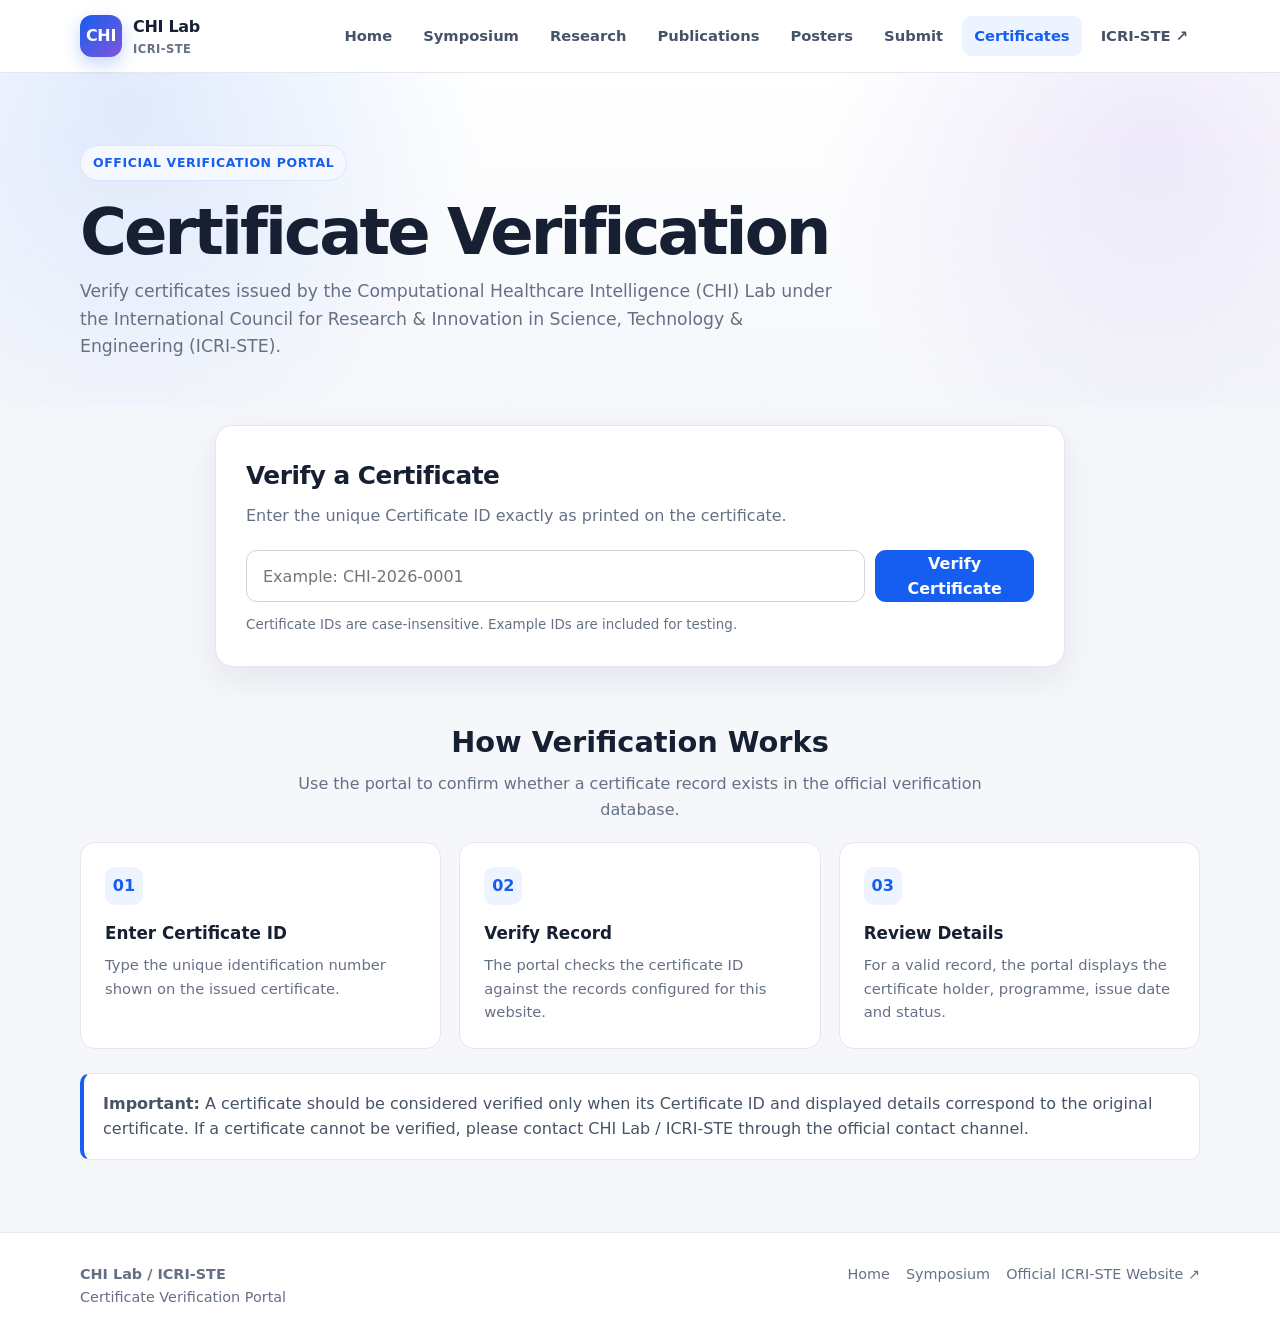
==== certificates.html @ e7197950 "Add files via upload" ====
<!DOCTYPE html>
<html lang="en">
<head>
  <meta charset="UTF-8">
  <meta name="viewport" content="width=device-width, initial-scale=1.0">
  <meta name="description" content="Certificate Verification Portal | CHI Lab | ICRI-STE">
  <title>Certificate Verification | CHI Lab / ICRI-STE</title>

  <style>
    :root{
      --bg:#f5f7fb;
      --surface:#ffffff;
      --text:#172033;
      --muted:#667085;
      --primary:#155eef;
      --primary-dark:#0b4bc4;
      --border:#e4e7ec;
      --success:#087443;
      --success-bg:#ecfdf3;
      --danger:#b42318;
      --danger-bg:#fef3f2;
      --shadow:0 12px 35px rgba(16,24,40,.08);
      --radius:18px;
    }

    *{box-sizing:border-box}
    html{scroll-behavior:smooth}
    body{
      margin:0;
      font-family:Inter,ui-sans-serif,system-ui,-apple-system,"Segoe UI",Roboto,Arial,sans-serif;
      background:var(--bg);
      color:var(--text);
      line-height:1.6;
    }

    a{color:inherit;text-decoration:none}
    .container{width:min(1120px,92%);margin:auto}

    .site-header{
      position:sticky;
      top:0;
      z-index:20;
      background:rgba(255,255,255,.94);
      backdrop-filter:blur(10px);
      border-bottom:1px solid var(--border);
    }

    .nav-wrap{
      min-height:72px;
      display:flex;
      align-items:center;
      justify-content:space-between;
      gap:24px;
    }

    .brand{
      display:flex;
      align-items:center;
      gap:11px;
      font-weight:800;
      letter-spacing:-.02em;
    }

    .brand-mark{
      width:42px;height:42px;
      border-radius:12px;
      display:grid;place-items:center;
      color:#fff;
      font-weight:900;
      background:linear-gradient(135deg,#155eef,#7f56d9);
      box-shadow:0 7px 18px rgba(21,94,239,.25);
    }

    .brand-text small{
      display:block;
      color:var(--muted);
      font-size:.72rem;
      font-weight:600;
      letter-spacing:.04em;
      text-transform:uppercase;
    }

    .nav{
      display:flex;
      flex-wrap:wrap;
      align-items:center;
      gap:7px;
    }

    .nav a{
      padding:8px 12px;
      border-radius:9px;
      color:#475467;
      font-size:.92rem;
      font-weight:650;
    }

    .nav a:hover,.nav a.active{
      background:#eef4ff;
      color:var(--primary);
    }

    .hero{
      padding:72px 0 46px;
      background:
        radial-gradient(circle at 10% 10%,rgba(21,94,239,.13),transparent 30%),
        radial-gradient(circle at 90% 20%,rgba(127,86,217,.12),transparent 28%),
        linear-gradient(180deg,#fff 0%,#f5f7fb 100%);
    }

    .eyebrow{
      display:inline-flex;
      align-items:center;
      gap:8px;
      padding:7px 12px;
      border:1px solid #dbe5ff;
      border-radius:999px;
      color:var(--primary);
      background:#f5f8ff;
      font-size:.78rem;
      font-weight:800;
      letter-spacing:.05em;
      text-transform:uppercase;
    }

    h1{
      max-width:800px;
      margin:18px 0 12px;
      font-size:clamp(2.2rem,5vw,4rem);
      line-height:1.05;
      letter-spacing:-.045em;
    }

    .hero p{
      max-width:760px;
      margin:0;
      color:var(--muted);
      font-size:1.08rem;
    }

    main{padding:28px 0 72px}

    .verification-card{
      max-width:850px;
      margin:-10px auto 34px;
      background:var(--surface);
      border:1px solid var(--border);
      border-radius:var(--radius);
      box-shadow:var(--shadow);
      padding:30px;
    }

    .verification-card h2{
      margin:0 0 7px;
      font-size:1.55rem;
      letter-spacing:-.02em;
    }

    .verification-card .intro{
      color:var(--muted);
      margin:0 0 22px;
    }

    .search-row{
      display:flex;
      gap:10px;
    }

    input{
      width:100%;
      min-height:52px;
      border:1px solid #d0d5dd;
      border-radius:11px;
      padding:0 16px;
      font:inherit;
      color:var(--text);
      outline:none;
      transition:.2s;
    }

    input:focus{
      border-color:var(--primary);
      box-shadow:0 0 0 4px rgba(21,94,239,.10);
    }

    button{
      min-width:150px;
      border:0;
      border-radius:11px;
      padding:0 20px;
      background:var(--primary);
      color:white;
      font:inherit;
      font-weight:800;
      cursor:pointer;
    }

    button:hover{background:var(--primary-dark)}

    .hint{
      margin:12px 0 0;
      color:var(--muted);
      font-size:.84rem;
    }

    .result{
      display:none;
      margin-top:22px;
      padding:20px;
      border-radius:14px;
      border:1px solid var(--border);
    }

    .result.valid{
      display:block;
      background:var(--success-bg);
      border-color:#abefc6;
    }

    .result.invalid{
      display:block;
      background:var(--danger-bg);
      border-color:#fecdca;
    }

    .status{
      display:flex;
      align-items:center;
      gap:10px;
      margin-bottom:14px;
      font-weight:900;
    }

    .status-badge{
      padding:5px 9px;
      border-radius:999px;
      font-size:.76rem;
      letter-spacing:.04em;
      text-transform:uppercase;
    }

    .valid .status-badge{background:#d1fadf;color:var(--success)}
    .invalid .status-badge{background:#fee4e2;color:var(--danger)}

    .details{
      display:grid;
      grid-template-columns:repeat(2,minmax(0,1fr));
      gap:12px;
    }

    .detail{
      background:rgba(255,255,255,.72);
      border:1px solid rgba(0,0,0,.06);
      border-radius:11px;
      padding:12px 14px;
    }

    .detail span{
      display:block;
      color:var(--muted);
      font-size:.76rem;
      margin-bottom:2px;
    }

    .detail strong{font-size:.95rem}

    .section-title{
      margin:52px 0 20px;
      text-align:center;
    }

    .section-title h2{
      margin:0 0 6px;
      font-size:1.8rem;
    }

    .section-title p{
      margin:0 auto;
      max-width:700px;
      color:var(--muted);
    }

    .steps{
      display:grid;
      grid-template-columns:repeat(3,1fr);
      gap:18px;
    }

    .step{
      background:#fff;
      border:1px solid var(--border);
      border-radius:15px;
      padding:24px;
    }

    .number{
      width:38px;height:38px;
      display:grid;place-items:center;
      border-radius:10px;
      background:#eef4ff;
      color:var(--primary);
      font-weight:900;
      margin-bottom:15px;
    }

    .step h3{margin:0 0 6px;font-size:1.05rem}
    .step p{margin:0;color:var(--muted);font-size:.92rem}

    .notice{
      margin-top:24px;
      padding:17px 19px;
      border-left:4px solid var(--primary);
      background:#fff;
      border-radius:10px;
      color:#475467;
      border-top:1px solid var(--border);
      border-right:1px solid var(--border);
      border-bottom:1px solid var(--border);
    }

    footer{
      border-top:1px solid var(--border);
      background:#fff;
      padding:30px 0;
      color:var(--muted);
      font-size:.9rem;
    }

    .footer-inner{
      display:flex;
      justify-content:space-between;
      gap:20px;
      flex-wrap:wrap;
    }

    .footer-links{display:flex;gap:16px;flex-wrap:wrap}
    .footer-links a:hover{color:var(--primary)}

    @media(max-width:760px){
      .nav{display:none}
      .search-row{flex-direction:column}
      button{min-height:50px}
      .details,.steps{grid-template-columns:1fr}
      .hero{padding-top:50px}
      .verification-card{padding:22px}
    }
  </style>
</head>

<body>

<header class="site-header">
  <div class="container nav-wrap">
    <a class="brand" href="index.html" aria-label="CHI Lab home">
      <div class="brand-mark">CHI</div>
      <div class="brand-text">
        CHI Lab
        <small>ICRI-STE</small>
      </div>
    </a>

    <nav class="nav" aria-label="Main navigation">
      <a href="index.html">Home</a>
      <a href="symposium.html">Symposium</a>
      <a href="research.html">Research</a>
      <a href="publications.html">Publications</a>
      <a href="posters.html">Posters</a>
      <a href="submit.html">Submit</a>
      <a href="certificates.html" class="active">Certificates</a>
      <a href="https://icriste.com/" target="_blank" rel="noopener">ICRI-STE ↗</a>
    </nav>
  </div>
</header>

<section class="hero">
  <div class="container">
    <span class="eyebrow">Official Verification Portal</span>
    <h1>Certificate Verification</h1>
    <p>
      Verify certificates issued by the Computational Healthcare Intelligence (CHI) Lab
      under the International Council for Research &amp; Innovation in Science, Technology &amp; Engineering (ICRI-STE).
    </p>
  </div>
</section>

<main>
  <div class="container">

    <section class="verification-card" aria-labelledby="verify-heading">
      <h2 id="verify-heading">Verify a Certificate</h2>
      <p class="intro">
        Enter the unique Certificate ID exactly as printed on the certificate.
      </p>

      <form id="verificationForm">
        <div class="search-row">
          <input
            id="certificateId"
            name="certificateId"
            type="text"
            placeholder="Example: CHI-2026-0001"
            autocomplete="off"
            spellcheck="false"
            required
            aria-label="Certificate ID"
          >
          <button type="submit">Verify Certificate</button>
        </div>
      </form>

      <p class="hint">Certificate IDs are case-insensitive. Example IDs are included for testing.</p>

      <div id="result" class="result" role="status" aria-live="polite"></div>
    </section>

    <section>
      <div class="section-title">
        <h2>How Verification Works</h2>
        <p>Use the portal to confirm whether a certificate record exists in the official verification database.</p>
      </div>

      <div class="steps">
        <article class="step">
          <div class="number">01</div>
          <h3>Enter Certificate ID</h3>
          <p>Type the unique identification number shown on the issued certificate.</p>
        </article>

        <article class="step">
          <div class="number">02</div>
          <h3>Verify Record</h3>
          <p>The portal checks the certificate ID against the records configured for this website.</p>
        </article>

        <article class="step">
          <div class="number">03</div>
          <h3>Review Details</h3>
          <p>For a valid record, the portal displays the certificate holder, programme, issue date and status.</p>
        </article>
      </div>

      <div class="notice">
        <strong>Important:</strong> A certificate should be considered verified only when its Certificate ID
        and displayed details correspond to the original certificate. If a certificate cannot be verified,
        please contact CHI Lab / ICRI-STE through the official contact channel.
      </div>
    </section>

  </div>
</main>

<footer>
  <div class="container footer-inner">
    <div>
      <strong>CHI Lab / ICRI-STE</strong><br>
      Certificate Verification Portal
    </div>
    <div class="footer-links">
      <a href="index.html">Home</a>
      <a href="symposium.html">Symposium</a>
      <a href="https://icriste.com/" target="_blank" rel="noopener">Official ICRI-STE Website ↗</a>
    </div>
  </div>
</footer>

<script>
  /*
    DEMO CERTIFICATE DATABASE
    ------------------------------------------------------------
    Replace these example records with your real certificate data.

    IMPORTANT:
    This client-side version is suitable for a small public demo.
    For certificates that require tamper-resistant verification,
    move the records to a server/API or a controlled database.
  */

  const certificates = {
    "CHI-2026-0001": {
      holder: "Example Researcher",
      certificate: "Certificate of Participation",
      programme: "1st Virtual International Symposium of CHI Lab Scientists & Early Career Researchers 2026",
      issueDate: "30 September 2026",
      status: "Valid"
    },

    "CHI-2026-0002": {
      holder: "Example Early Career Researcher",
      certificate: "Certificate of Presentation",
      programme: "CHI Lab Symposium 2026",
      issueDate: "30 September 2026",
      status: "Valid"
    }
  };

  const form = document.getElementById("verificationForm");
  const input = document.getElementById("certificateId");
  const result = document.getElementById("result");

  function escapeHTML(value) {
    return String(value)
      .replace(/&/g, "&amp;")
      .replace(/</g, "&lt;")
      .replace(/>/g, "&gt;")
      .replace(/"/g, "&quot;")
      .replace(/'/g, "&#039;");
  }

  function verifyCertificate(id) {
    const cleanId = id.trim().toUpperCase();
    const record = certificates[cleanId];

    if (!record) {
      result.className = "result invalid";
      result.innerHTML = `
        <div class="status">
          <span class="status-badge">Not Found</span>
          Certificate could not be verified
        </div>
        <p>
          No certificate record was found for
          <strong>${escapeHTML(cleanId || "the supplied ID")}</strong>.
          Please check the Certificate ID and try again.
        </p>
      `;
      return;
    }

    result.className = "result valid";
    result.innerHTML = `
      <div class="status">
        <span class="status-badge">Verified</span>
        Certificate record found
      </div>

      <div class="details">
        <div class="detail">
          <span>Certificate ID</span>
          <strong>${escapeHTML(cleanId)}</strong>
        </div>
        <div class="detail">
          <span>Status</span>
          <strong>${escapeHTML(record.status)}</strong>
        </div>
        <div class="detail">
          <span>Certificate Holder</span>
          <strong>${escapeHTML(record.holder)}</strong>
        </div>
        <div class="detail">
          <span>Certificate Type</span>
          <strong>${escapeHTML(record.certificate)}</strong>
        </div>
        <div class="detail">
          <span>Programme / Event</span>
          <strong>${escapeHTML(record.programme)}</strong>
        </div>
        <div class="detail">
          <span>Issue Date</span>
          <strong>${escapeHTML(record.issueDate)}</strong>
        </div>
      </div>
    `;
  }

  form.addEventListener("submit", function(event) {
    event.preventDefault();
    verifyCertificate(input.value);
  });

  // Optional: allow a certificate ID through a URL such as:
  // certificates.html?id=CHI-2026-0001
  const urlId = new URLSearchParams(window.location.search).get("id");
  if (urlId) {
    input.value = urlId;
    verifyCertificate(urlId);
  }
</script>

</body>
</html>
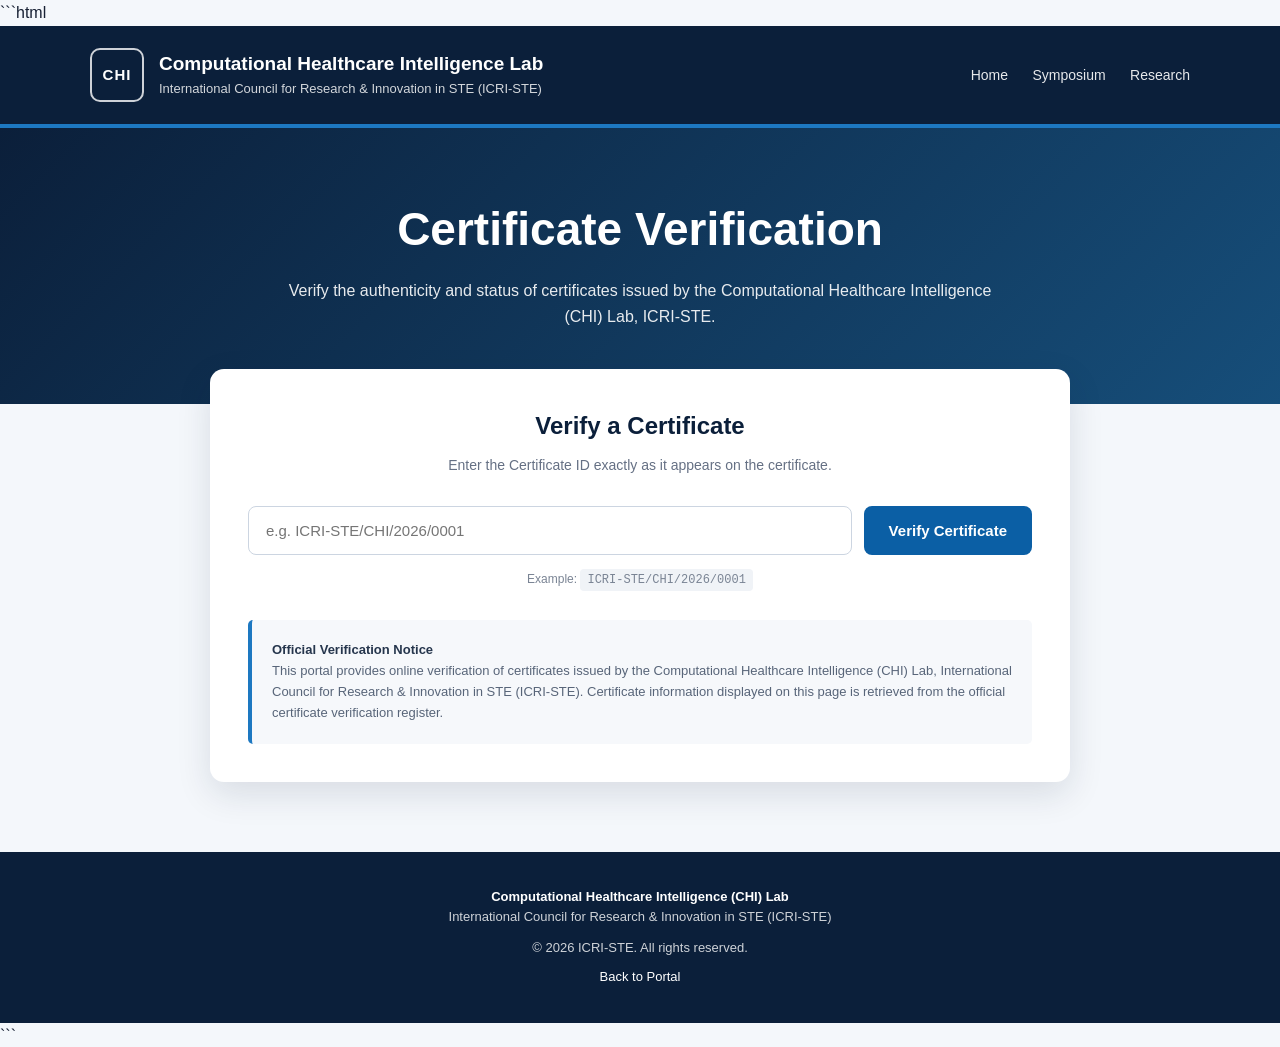
==== commit 17fc64ac: "Refactor certificate verification portal layout and styles Updated HTML structure and styles for the" ====
--- a/certificates.html
+++ b/certificates.html
@@ -1,580 +1,752 @@
+```html
 <!DOCTYPE html>
 <html lang="en">
 <head>
-  <meta charset="UTF-8">
-  <meta name="viewport" content="width=device-width, initial-scale=1.0">
-  <meta name="description" content="Certificate Verification Portal | CHI Lab | ICRI-STE">
-  <title>Certificate Verification | CHI Lab / ICRI-STE</title>
-
-  <style>
-    :root{
-      --bg:#f5f7fb;
-      --surface:#ffffff;
-      --text:#172033;
-      --muted:#667085;
-      --primary:#155eef;
-      --primary-dark:#0b4bc4;
-      --border:#e4e7ec;
-      --success:#087443;
-      --success-bg:#ecfdf3;
-      --danger:#b42318;
-      --danger-bg:#fef3f2;
-      --shadow:0 12px 35px rgba(16,24,40,.08);
-      --radius:18px;
+    <meta charset="UTF-8">
+    <meta name="viewport" content="width=device-width, initial-scale=1.0">
+
+    <title>Certificate Verification | ICRI-STE | CHI Lab</title>
+
+    <meta name="description"
+          content="Official online certificate verification portal of the Computational Healthcare Intelligence (CHI) Lab, ICRI-STE.">
+    <meta name="robots" content="index, follow">
+
+    <style>
+        * {
+            box-sizing: border-box;
+            margin: 0;
+            padding: 0;
+        }
+
+        body {
+            font-family: "Segoe UI", Arial, Helvetica, sans-serif;
+            background: #f4f7fb;
+            color: #172033;
+            line-height: 1.6;
+        }
+
+        /* ---------- Header ---------- */
+
+        header {
+            background: #0b1f3a;
+            color: white;
+            padding: 22px 20px;
+            border-bottom: 4px solid #1d78c1;
+        }
+
+        .header-container {
+            max-width: 1100px;
+            margin: auto;
+            display: flex;
+            align-items: center;
+            justify-content: space-between;
+            gap: 20px;
+        }
+
+        .brand {
+            display: flex;
+            align-items: center;
+            gap: 15px;
+        }
+
+        .brand-mark {
+            width: 54px;
+            height: 54px;
+            border: 2px solid rgba(255,255,255,0.8);
+            border-radius: 10px;
+            display: flex;
+            align-items: center;
+            justify-content: center;
+            font-size: 15px;
+            font-weight: 700;
+            letter-spacing: 1px;
+        }
+
+        .brand-title {
+            font-size: 19px;
+            font-weight: 700;
+        }
+
+        .brand-subtitle {
+            font-size: 13px;
+            opacity: 0.82;
+        }
+
+        nav a {
+            color: white;
+            text-decoration: none;
+            font-size: 14px;
+            margin-left: 20px;
+            opacity: 0.9;
+        }
+
+        nav a:hover {
+            opacity: 1;
+            text-decoration: underline;
+        }
+
+        /* ---------- Hero ---------- */
+
+        .hero {
+            background: linear-gradient(135deg, #0b1f3a, #164e7a);
+            color: white;
+            text-align: center;
+            padding: 65px 20px 75px;
+        }
+
+        .hero h1 {
+            font-size: clamp(30px, 5vw, 46px);
+            margin-bottom: 12px;
+            font-weight: 700;
+        }
+
+        .hero p {
+            max-width: 720px;
+            margin: auto;
+            font-size: 16px;
+            opacity: 0.9;
+        }
+
+        /* ---------- Main ---------- */
+
+        main {
+            max-width: 900px;
+            margin: -35px auto 70px;
+            padding: 0 20px;
+            position: relative;
+        }
+
+        .verification-card {
+            background: white;
+            border-radius: 14px;
+            box-shadow: 0 12px 35px rgba(15, 35, 60, 0.12);
+            padding: 38px;
+        }
+
+        .card-title {
+            text-align: center;
+            margin-bottom: 8px;
+            color: #0b1f3a;
+            font-size: 24px;
+        }
+
+        .card-description {
+            text-align: center;
+            color: #657084;
+            font-size: 14px;
+            margin-bottom: 30px;
+        }
+
+        /* ---------- Search ---------- */
+
+        .search-area {
+            display: flex;
+            gap: 12px;
+        }
+
+        .search-area input {
+            flex: 1;
+            min-width: 0;
+            padding: 15px 17px;
+            border: 1px solid #ccd5e1;
+            border-radius: 8px;
+            font-size: 15px;
+            outline: none;
+            transition: 0.2s;
+        }
+
+        .search-area input:focus {
+            border-color: #1d78c1;
+            box-shadow: 0 0 0 3px rgba(29,120,193,0.12);
+        }
+
+        .verify-button {
+            border: none;
+            border-radius: 8px;
+            padding: 0 25px;
+            background: #0b5fa5;
+            color: white;
+            font-size: 15px;
+            font-weight: 600;
+            cursor: pointer;
+            transition: 0.2s;
+        }
+
+        .verify-button:hover {
+            background: #084d87;
+        }
+
+        /* ---------- Example ---------- */
+
+        .example {
+            text-align: center;
+            margin-top: 15px;
+            font-size: 12px;
+            color: #7a8494;
+        }
+
+        .example code {
+            background: #f0f3f7;
+            padding: 4px 7px;
+            border-radius: 4px;
+        }
+
+        /* ---------- Results ---------- */
+
+        #result {
+            display: none;
+            margin-top: 32px;
+        }
+
+        .result-header {
+            padding: 18px 20px;
+            border-radius: 9px 9px 0 0;
+            display: flex;
+            align-items: center;
+            gap: 12px;
+            font-weight: 700;
+        }
+
+        .result-header.valid {
+            background: #eaf8f0;
+            color: #176b3a;
+            border: 1px solid #b9e4ca;
+        }
+
+        .result-header.invalid {
+            background: #fff0f0;
+            color: #a32929;
+            border: 1px solid #efc0c0;
+        }
+
+        .status-icon {
+            width: 32px;
+            height: 32px;
+            border-radius: 50%;
+            display: flex;
+            align-items: center;
+            justify-content: center;
+            font-weight: bold;
+            background: currentColor;
+            color: white;
+        }
+
+        .details {
+            border: 1px solid #dce2e9;
+            border-top: none;
+            border-radius: 0 0 9px 9px;
+        }
+
+        .detail-row {
+            display: grid;
+            grid-template-columns: 210px 1fr;
+            padding: 14px 20px;
+            border-bottom: 1px solid #edf0f3;
+        }
+
+        .detail-row:last-child {
+            border-bottom: none;
+        }
+
+        .detail-label {
+            font-weight: 600;
+            color: #586579;
+        }
+
+        .detail-value {
+            color: #172033;
+        }
+
+        .certificate-id {
+            font-family: Consolas, "Courier New", monospace;
+            font-weight: 700;
+            color: #0b5fa5;
+        }
+
+        /* ---------- Verification Note ---------- */
+
+        .verification-note {
+            margin-top: 30px;
+            padding: 20px;
+            background: #f6f8fb;
+            border-left: 4px solid #1d78c1;
+            border-radius: 5px;
+            font-size: 13px;
+            color: #586579;
+        }
+
+        .verification-note strong {
+            color: #26364d;
+        }
+
+        /* ---------- Footer ---------- */
+
+        footer {
+            background: #0b1f3a;
+            color: rgba(255,255,255,0.8);
+            padding: 35px 20px;
+            text-align: center;
+            font-size: 13px;
+        }
+
+        footer strong {
+            color: white;
+        }
+
+        footer a {
+            color: white;
+            text-decoration: none;
+        }
+
+        footer a:hover {
+            text-decoration: underline;
+        }
+
+        /* ---------- Responsive ---------- */
+
+        @media (max-width: 700px) {
+
+            .header-container {
+                flex-direction: column;
+                text-align: center;
+            }
+
+            nav a {
+                margin: 0 8px;
+            }
+
+            .verification-card {
+                padding: 25px 18px;
+            }
+
+            .search-area {
+                flex-direction: column;
+            }
+
+            .verify-button {
+                min-height: 48px;
+            }
+
+            .detail-row {
+                grid-template-columns: 1fr;
+                gap: 4px;
+            }
+
+            .hero {
+                padding: 50px 20px 65px;
+            }
+        }
+    </style>
+</head>
+
+<body>
+
+<header>
+    <div class="header-container">
+
+        <div class="brand">
+            <div class="brand-mark">CHI</div>
+
+            <div>
+                <div class="brand-title">
+                    Computational Healthcare Intelligence Lab
+                </div>
+
+                <div class="brand-subtitle">
+                    International Council for Research &amp; Innovation in STE (ICRI-STE)
+                </div>
+            </div>
+        </div>
+
+        <nav>
+            <a href="index.html">Home</a>
+            <a href="symposium.html">Symposium</a>
+            <a href="research.html">Research</a>
+        </nav>
+
+    </div>
+</header>
+
+
+<section class="hero">
+
+    <h1>Certificate Verification</h1>
+
+    <p>
+        Verify the authenticity and status of certificates issued by the
+        Computational Healthcare Intelligence (CHI) Lab, ICRI-STE.
+    </p>
+
+</section>
+
+
+<main>
+
+    <section class="verification-card">
+
+        <h2 class="card-title">
+            Verify a Certificate
+        </h2>
+
+        <p class="card-description">
+            Enter the Certificate ID exactly as it appears on the certificate.
+        </p>
+
+
+        <div class="search-area">
+
+            <input
+                type="text"
+                id="certificateId"
+                placeholder="e.g. ICRI-STE/CHI/2026/0001"
+                autocomplete="off"
+                aria-label="Certificate ID"
+            >
+
+            <button
+                class="verify-button"
+                onclick="verifyCertificate()">
+                Verify Certificate
+            </button>
+
+        </div>
+
+
+        <div class="example">
+            Example:
+            <code>ICRI-STE/CHI/2026/0001</code>
+        </div>
+
+
+        <div id="result"></div>
+
+
+        <div class="verification-note">
+
+            <strong>Official Verification Notice</strong><br>
+
+            This portal provides online verification of certificates issued
+            by the Computational Healthcare Intelligence (CHI) Lab,
+            International Council for Research &amp; Innovation in STE
+            (ICRI-STE). Certificate information displayed on this page is
+            retrieved from the official certificate verification register.
+
+        </div>
+
+    </section>
+
+</main>
+
+
+<footer>
+
+    <p>
+        <strong>Computational Healthcare Intelligence (CHI) Lab</strong>
+    </p>
+
+    <p>
+        International Council for Research &amp; Innovation in STE (ICRI-STE)
+    </p>
+
+    <p style="margin-top:10px;">
+        &copy; 2026 ICRI-STE. All rights reserved.
+    </p>
+
+    <p style="margin-top:8px;">
+        <a href="index.html">Back to Portal</a>
+    </p>
+
+</footer>
+
+
+<script>
+
+    let certificates = [];
+
+
+    /*
+     * Load the public certificate register.
+     *
+     * Expected file:
+     * assets/certificates.json
+     */
+    async function loadCertificates() {
+
+        try {
+
+            const response = await fetch("assets/certificates.json", {
+                cache: "no-store"
+            });
+
+            if (!response.ok) {
+                throw new Error("Certificate register could not be loaded.");
+            }
+
+            certificates = await response.json();
+
+            /*
+             * If the URL contains ?id=...
+             * automatically verify that certificate.
+             */
+            const params = new URLSearchParams(window.location.search);
+            const certificateId = params.get("id");
+
+            if (certificateId) {
+
+                document.getElementById("certificateId").value =
+                    certificateId;
+
+                verifyCertificate(false);
+            }
+
+        } catch (error) {
+
+            console.error(error);
+
+            showInvalid(
+                "The certificate verification register is temporarily unavailable."
+            );
+        }
     }
 
-    *{box-sizing:border-box}
-    html{scroll-behavior:smooth}
-    body{
-      margin:0;
-      font-family:Inter,ui-sans-serif,system-ui,-apple-system,"Segoe UI",Roboto,Arial,sans-serif;
-      background:var(--bg);
-      color:var(--text);
-      line-height:1.6;
+
+    function verifyCertificate(updateUrl = true) {
+
+        const input =
+            document.getElementById("certificateId");
+
+        const enteredId =
+            input.value.trim();
+
+        if (!enteredId) {
+
+            showInvalid(
+                "Please enter a Certificate ID."
+            );
+
+            return;
+        }
+
+
+        /*
+         * Case-insensitive comparison while preserving
+         * the official certificate ID displayed in the result.
+         */
+        const certificate =
+            certificates.find(cert =>
+                String(cert.certificate_id || "")
+                    .trim()
+                    .toLowerCase() === enteredId.toLowerCase()
+            );
+
+
+        if (!certificate) {
+
+            if (updateUrl) {
+                history.replaceState(
+                    null,
+                    "",
+                    "certificates.html"
+                );
+            }
+
+            showInvalid(
+                "No certificate record was found for the Certificate ID provided."
+            );
+
+            return;
+        }
+
+
+        /*
+         * Update URL so the certificate can be verified
+         * directly using a QR code or shared link.
+         */
+        if (updateUrl) {
+
+            const newUrl =
+                "certificates.html?id=" +
+                encodeURIComponent(certificate.certificate_id);
+
+            history.replaceState(
+                null,
+                "",
+                newUrl
+            );
+        }
+
+
+        showCertificate(certificate);
     }
 
-    a{color:inherit;text-decoration:none}
-    .container{width:min(1120px,92%);margin:auto}
-
-    .site-header{
-      position:sticky;
-      top:0;
-      z-index:20;
-      background:rgba(255,255,255,.94);
-      backdrop-filter:blur(10px);
-      border-bottom:1px solid var(--border);
+
+    function showCertificate(certificate) {
+
+        const result =
+            document.getElementById("result");
+
+        result.style.display = "block";
+
+        result.innerHTML = `
+
+            <div class="result-header valid">
+
+                <div class="status-icon">✓</div>
+
+                <div>
+                    Certificate Verified
+                    <div style="
+                        font-size:12px;
+                        font-weight:400;
+                        margin-top:2px;
+                    ">
+                        This certificate record is valid in the
+                        official verification register.
+                    </div>
+                </div>
+
+            </div>
+
+
+            <div class="details">
+
+                <div class="detail-row">
+                    <div class="detail-label">
+                        Certificate ID
+                    </div>
+
+                    <div class="detail-value certificate-id">
+                        ${escapeHTML(certificate.certificate_id)}
+                    </div>
+                </div>
+
+
+                <div class="detail-row">
+                    <div class="detail-label">
+                        Certificate Holder
+                    </div>
+
+                    <div class="detail-value">
+                        ${escapeHTML(certificate.certificate_holder)}
+                    </div>
+                </div>
+
+
+                <div class="detail-row">
+                    <div class="detail-label">
+                        Certificate Type
+                    </div>
+
+                    <div class="detail-value">
+                        ${escapeHTML(certificate.certificate_type)}
+                    </div>
+                </div>
+
+
+                <div class="detail-row">
+                    <div class="detail-label">
+                        Programme / Event
+                    </div>
+
+                    <div class="detail-value">
+                        ${escapeHTML(certificate.programme_event)}
+                    </div>
+                </div>
+
+
+                <div class="detail-row">
+                    <div class="detail-label">
+                        Issue Date
+                    </div>
+
+                    <div class="detail-value">
+                        ${escapeHTML(certificate.issue_date)}
+                    </div>
+                </div>
+
+
+                <div class="detail-row">
+                    <div class="detail-label">
+                        Status
+                    </div>
+
+                    <div class="detail-value"
+                         style="font-weight:700;color:#176b3a;">
+                        ${escapeHTML(certificate.status)}
+                    </div>
+                </div>
+
+            </div>
+        `;
     }
 
-    .nav-wrap{
-      min-height:72px;
-      display:flex;
-      align-items:center;
-      justify-content:space-between;
-      gap:24px;
+
+    function showInvalid(message) {
+
+        const result =
+            document.getElementById("result");
+
+        result.style.display = "block";
+
+        result.innerHTML = `
+
+            <div class="result-header invalid">
+
+                <div class="status-icon">!</div>
+
+                <div>
+                    Certificate Not Verified
+                    <div style="
+                        font-size:12px;
+                        font-weight:400;
+                        margin-top:2px;
+                    ">
+                        ${escapeHTML(message)}
+                    </div>
+                </div>
+
+            </div>
+
+        `;
     }
 
-    .brand{
-      display:flex;
-      align-items:center;
-      gap:11px;
-      font-weight:800;
-      letter-spacing:-.02em;
+
+    /*
+     * Protect the page from HTML injection if certificate
+     * data contains unexpected characters.
+     */
+    function escapeHTML(value) {
+
+        return String(value ?? "")
+            .replace(/&/g, "&amp;")
+            .replace(/</g, "&lt;")
+            .replace(/>/g, "&gt;")
+            .replace(/"/g, "&quot;")
+            .replace(/'/g, "&#039;");
     }
 
-    .brand-mark{
-      width:42px;height:42px;
-      border-radius:12px;
-      display:grid;place-items:center;
-      color:#fff;
-      font-weight:900;
-      background:linear-gradient(135deg,#155eef,#7f56d9);
-      box-shadow:0 7px 18px rgba(21,94,239,.25);
-    }
-
-    .brand-text small{
-      display:block;
-      color:var(--muted);
-      font-size:.72rem;
-      font-weight:600;
-      letter-spacing:.04em;
-      text-transform:uppercase;
-    }
-
-    .nav{
-      display:flex;
-      flex-wrap:wrap;
-      align-items:center;
-      gap:7px;
-    }
-
-    .nav a{
-      padding:8px 12px;
-      border-radius:9px;
-      color:#475467;
-      font-size:.92rem;
-      font-weight:650;
-    }
-
-    .nav a:hover,.nav a.active{
-      background:#eef4ff;
-      color:var(--primary);
-    }
-
-    .hero{
-      padding:72px 0 46px;
-      background:
-        radial-gradient(circle at 10% 10%,rgba(21,94,239,.13),transparent 30%),
-        radial-gradient(circle at 90% 20%,rgba(127,86,217,.12),transparent 28%),
-        linear-gradient(180deg,#fff 0%,#f5f7fb 100%);
-    }
-
-    .eyebrow{
-      display:inline-flex;
-      align-items:center;
-      gap:8px;
-      padding:7px 12px;
-      border:1px solid #dbe5ff;
-      border-radius:999px;
-      color:var(--primary);
-      background:#f5f8ff;
-      font-size:.78rem;
-      font-weight:800;
-      letter-spacing:.05em;
-      text-transform:uppercase;
-    }
-
-    h1{
-      max-width:800px;
-      margin:18px 0 12px;
-      font-size:clamp(2.2rem,5vw,4rem);
-      line-height:1.05;
-      letter-spacing:-.045em;
-    }
-
-    .hero p{
-      max-width:760px;
-      margin:0;
-      color:var(--muted);
-      font-size:1.08rem;
-    }
-
-    main{padding:28px 0 72px}
-
-    .verification-card{
-      max-width:850px;
-      margin:-10px auto 34px;
-      background:var(--surface);
-      border:1px solid var(--border);
-      border-radius:var(--radius);
-      box-shadow:var(--shadow);
-      padding:30px;
-    }
-
-    .verification-card h2{
-      margin:0 0 7px;
-      font-size:1.55rem;
-      letter-spacing:-.02em;
-    }
-
-    .verification-card .intro{
-      color:var(--muted);
-      margin:0 0 22px;
-    }
-
-    .search-row{
-      display:flex;
-      gap:10px;
-    }
-
-    input{
-      width:100%;
-      min-height:52px;
-      border:1px solid #d0d5dd;
-      border-radius:11px;
-      padding:0 16px;
-      font:inherit;
-      color:var(--text);
-      outline:none;
-      transition:.2s;
-    }
-
-    input:focus{
-      border-color:var(--primary);
-      box-shadow:0 0 0 4px rgba(21,94,239,.10);
-    }
-
-    button{
-      min-width:150px;
-      border:0;
-      border-radius:11px;
-      padding:0 20px;
-      background:var(--primary);
-      color:white;
-      font:inherit;
-      font-weight:800;
-      cursor:pointer;
-    }
-
-    button:hover{background:var(--primary-dark)}
-
-    .hint{
-      margin:12px 0 0;
-      color:var(--muted);
-      font-size:.84rem;
-    }
-
-    .result{
-      display:none;
-      margin-top:22px;
-      padding:20px;
-      border-radius:14px;
-      border:1px solid var(--border);
-    }
-
-    .result.valid{
-      display:block;
-      background:var(--success-bg);
-      border-color:#abefc6;
-    }
-
-    .result.invalid{
-      display:block;
-      background:var(--danger-bg);
-      border-color:#fecdca;
-    }
-
-    .status{
-      display:flex;
-      align-items:center;
-      gap:10px;
-      margin-bottom:14px;
-      font-weight:900;
-    }
-
-    .status-badge{
-      padding:5px 9px;
-      border-radius:999px;
-      font-size:.76rem;
-      letter-spacing:.04em;
-      text-transform:uppercase;
-    }
-
-    .valid .status-badge{background:#d1fadf;color:var(--success)}
-    .invalid .status-badge{background:#fee4e2;color:var(--danger)}
-
-    .details{
-      display:grid;
-      grid-template-columns:repeat(2,minmax(0,1fr));
-      gap:12px;
-    }
-
-    .detail{
-      background:rgba(255,255,255,.72);
-      border:1px solid rgba(0,0,0,.06);
-      border-radius:11px;
-      padding:12px 14px;
-    }
-
-    .detail span{
-      display:block;
-      color:var(--muted);
-      font-size:.76rem;
-      margin-bottom:2px;
-    }
-
-    .detail strong{font-size:.95rem}
-
-    .section-title{
-      margin:52px 0 20px;
-      text-align:center;
-    }
-
-    .section-title h2{
-      margin:0 0 6px;
-      font-size:1.8rem;
-    }
-
-    .section-title p{
-      margin:0 auto;
-      max-width:700px;
-      color:var(--muted);
-    }
-
-    .steps{
-      display:grid;
-      grid-template-columns:repeat(3,1fr);
-      gap:18px;
-    }
-
-    .step{
-      background:#fff;
-      border:1px solid var(--border);
-      border-radius:15px;
-      padding:24px;
-    }
-
-    .number{
-      width:38px;height:38px;
-      display:grid;place-items:center;
-      border-radius:10px;
-      background:#eef4ff;
-      color:var(--primary);
-      font-weight:900;
-      margin-bottom:15px;
-    }
-
-    .step h3{margin:0 0 6px;font-size:1.05rem}
-    .step p{margin:0;color:var(--muted);font-size:.92rem}
-
-    .notice{
-      margin-top:24px;
-      padding:17px 19px;
-      border-left:4px solid var(--primary);
-      background:#fff;
-      border-radius:10px;
-      color:#475467;
-      border-top:1px solid var(--border);
-      border-right:1px solid var(--border);
-      border-bottom:1px solid var(--border);
-    }
-
-    footer{
-      border-top:1px solid var(--border);
-      background:#fff;
-      padding:30px 0;
-      color:var(--muted);
-      font-size:.9rem;
-    }
-
-    .footer-inner{
-      display:flex;
-      justify-content:space-between;
-      gap:20px;
-      flex-wrap:wrap;
-    }
-
-    .footer-links{display:flex;gap:16px;flex-wrap:wrap}
-    .footer-links a:hover{color:var(--primary)}
-
-    @media(max-width:760px){
-      .nav{display:none}
-      .search-row{flex-direction:column}
-      button{min-height:50px}
-      .details,.steps{grid-template-columns:1fr}
-      .hero{padding-top:50px}
-      .verification-card{padding:22px}
-    }
-  </style>
-</head>
-
-<body>
-
-<header class="site-header">
-  <div class="container nav-wrap">
-    <a class="brand" href="index.html" aria-label="CHI Lab home">
-      <div class="brand-mark">CHI</div>
-      <div class="brand-text">
-        CHI Lab
-        <small>ICRI-STE</small>
-      </div>
-    </a>
-
-    <nav class="nav" aria-label="Main navigation">
-      <a href="index.html">Home</a>
-      <a href="symposium.html">Symposium</a>
-      <a href="research.html">Research</a>
-      <a href="publications.html">Publications</a>
-      <a href="posters.html">Posters</a>
-      <a href="submit.html">Submit</a>
-      <a href="certificates.html" class="active">Certificates</a>
-      <a href="https://icriste.com/" target="_blank" rel="noopener">ICRI-STE ↗</a>
-    </nav>
-  </div>
-</header>
-
-<section class="hero">
-  <div class="container">
-    <span class="eyebrow">Official Verification Portal</span>
-    <h1>Certificate Verification</h1>
-    <p>
-      Verify certificates issued by the Computational Healthcare Intelligence (CHI) Lab
-      under the International Council for Research &amp; Innovation in Science, Technology &amp; Engineering (ICRI-STE).
-    </p>
-  </div>
-</section>
-
-<main>
-  <div class="container">
-
-    <section class="verification-card" aria-labelledby="verify-heading">
-      <h2 id="verify-heading">Verify a Certificate</h2>
-      <p class="intro">
-        Enter the unique Certificate ID exactly as printed on the certificate.
-      </p>
-
-      <form id="verificationForm">
-        <div class="search-row">
-          <input
-            id="certificateId"
-            name="certificateId"
-            type="text"
-            placeholder="Example: CHI-2026-0001"
-            autocomplete="off"
-            spellcheck="false"
-            required
-            aria-label="Certificate ID"
-          >
-          <button type="submit">Verify Certificate</button>
-        </div>
-      </form>
-
-      <p class="hint">Certificate IDs are case-insensitive. Example IDs are included for testing.</p>
-
-      <div id="result" class="result" role="status" aria-live="polite"></div>
-    </section>
-
-    <section>
-      <div class="section-title">
-        <h2>How Verification Works</h2>
-        <p>Use the portal to confirm whether a certificate record exists in the official verification database.</p>
-      </div>
-
-      <div class="steps">
-        <article class="step">
-          <div class="number">01</div>
-          <h3>Enter Certificate ID</h3>
-          <p>Type the unique identification number shown on the issued certificate.</p>
-        </article>
-
-        <article class="step">
-          <div class="number">02</div>
-          <h3>Verify Record</h3>
-          <p>The portal checks the certificate ID against the records configured for this website.</p>
-        </article>
-
-        <article class="step">
-          <div class="number">03</div>
-          <h3>Review Details</h3>
-          <p>For a valid record, the portal displays the certificate holder, programme, issue date and status.</p>
-        </article>
-      </div>
-
-      <div class="notice">
-        <strong>Important:</strong> A certificate should be considered verified only when its Certificate ID
-        and displayed details correspond to the original certificate. If a certificate cannot be verified,
-        please contact CHI Lab / ICRI-STE through the official contact channel.
-      </div>
-    </section>
-
-  </div>
-</main>
-
-<footer>
-  <div class="container footer-inner">
-    <div>
-      <strong>CHI Lab / ICRI-STE</strong><br>
-      Certificate Verification Portal
-    </div>
-    <div class="footer-links">
-      <a href="index.html">Home</a>
-      <a href="symposium.html">Symposium</a>
-      <a href="https://icriste.com/" target="_blank" rel="noopener">Official ICRI-STE Website ↗</a>
-    </div>
-  </div>
-</footer>
-
-<script>
-  /*
-    DEMO CERTIFICATE DATABASE
-    ------------------------------------------------------------
-    Replace these example records with your real certificate data.
-
-    IMPORTANT:
-    This client-side version is suitable for a small public demo.
-    For certificates that require tamper-resistant verification,
-    move the records to a server/API or a controlled database.
-  */
-
-  const certificates = {
-    "CHI-2026-0001": {
-      holder: "Example Researcher",
-      certificate: "Certificate of Participation",
-      programme: "1st Virtual International Symposium of CHI Lab Scientists & Early Career Researchers 2026",
-      issueDate: "30 September 2026",
-      status: "Valid"
-    },
-
-    "CHI-2026-0002": {
-      holder: "Example Early Career Researcher",
-      certificate: "Certificate of Presentation",
-      programme: "CHI Lab Symposium 2026",
-      issueDate: "30 September 2026",
-      status: "Valid"
-    }
-  };
-
-  const form = document.getElementById("verificationForm");
-  const input = document.getElementById("certificateId");
-  const result = document.getElementById("result");
-
-  function escapeHTML(value) {
-    return String(value)
-      .replace(/&/g, "&amp;")
-      .replace(/</g, "&lt;")
-      .replace(/>/g, "&gt;")
-      .replace(/"/g, "&quot;")
-      .replace(/'/g, "&#039;");
-  }
-
-  function verifyCertificate(id) {
-    const cleanId = id.trim().toUpperCase();
-    const record = certificates[cleanId];
-
-    if (!record) {
-      result.className = "result invalid";
-      result.innerHTML = `
-        <div class="status">
-          <span class="status-badge">Not Found</span>
-          Certificate could not be verified
-        </div>
-        <p>
-          No certificate record was found for
-          <strong>${escapeHTML(cleanId || "the supplied ID")}</strong>.
-          Please check the Certificate ID and try again.
-        </p>
-      `;
-      return;
-    }
-
-    result.className = "result valid";
-    result.innerHTML = `
-      <div class="status">
-        <span class="status-badge">Verified</span>
-        Certificate record found
-      </div>
-
-      <div class="details">
-        <div class="detail">
-          <span>Certificate ID</span>
-          <strong>${escapeHTML(cleanId)}</strong>
-        </div>
-        <div class="detail">
-          <span>Status</span>
-          <strong>${escapeHTML(record.status)}</strong>
-        </div>
-        <div class="detail">
-          <span>Certificate Holder</span>
-          <strong>${escapeHTML(record.holder)}</strong>
-        </div>
-        <div class="detail">
-          <span>Certificate Type</span>
-          <strong>${escapeHTML(record.certificate)}</strong>
-        </div>
-        <div class="detail">
-          <span>Programme / Event</span>
-          <strong>${escapeHTML(record.programme)}</strong>
-        </div>
-        <div class="detail">
-          <span>Issue Date</span>
-          <strong>${escapeHTML(record.issueDate)}</strong>
-        </div>
-      </div>
-    `;
-  }
-
-  form.addEventListener("submit", function(event) {
-    event.preventDefault();
-    verifyCertificate(input.value);
-  });
-
-  // Optional: allow a certificate ID through a URL such as:
-  // certificates.html?id=CHI-2026-0001
-  const urlId = new URLSearchParams(window.location.search).get("id");
-  if (urlId) {
-    input.value = urlId;
-    verifyCertificate(urlId);
-  }
+
+    /*
+     * Allow Enter key to verify.
+     */
+    document
+        .getElementById("certificateId")
+        .addEventListener("keydown", function(event) {
+
+            if (event.key === "Enter") {
+                verifyCertificate();
+            }
+
+        });
+
+
+    /*
+     * Load certificate database when page opens.
+     */
+    loadCertificates();
+
 </script>
 
 </body>
 </html>
+```
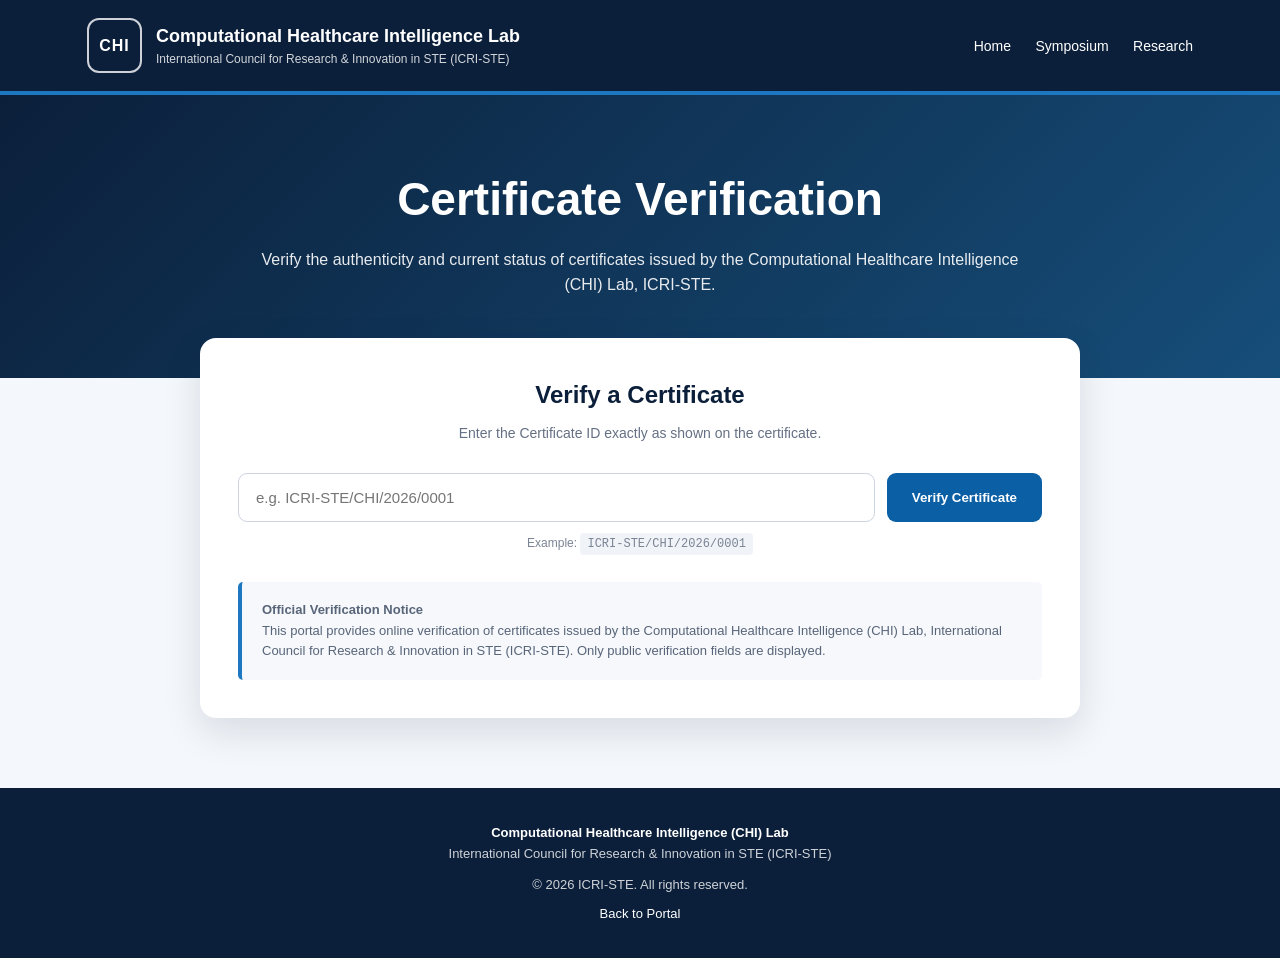
==== commit fdf784f8: "Add files via upload" ====
--- a/certificates.html
+++ b/certificates.html
@@ -1,752 +1,173 @@
-```html
 <!DOCTYPE html>
 <html lang="en">
 <head>
-    <meta charset="UTF-8">
-    <meta name="viewport" content="width=device-width, initial-scale=1.0">
-
-    <title>Certificate Verification | ICRI-STE | CHI Lab</title>
-
-    <meta name="description"
-          content="Official online certificate verification portal of the Computational Healthcare Intelligence (CHI) Lab, ICRI-STE.">
-    <meta name="robots" content="index, follow">
-
-    <style>
-        * {
-            box-sizing: border-box;
-            margin: 0;
-            padding: 0;
-        }
-
-        body {
-            font-family: "Segoe UI", Arial, Helvetica, sans-serif;
-            background: #f4f7fb;
-            color: #172033;
-            line-height: 1.6;
-        }
-
-        /* ---------- Header ---------- */
-
-        header {
-            background: #0b1f3a;
-            color: white;
-            padding: 22px 20px;
-            border-bottom: 4px solid #1d78c1;
-        }
-
-        .header-container {
-            max-width: 1100px;
-            margin: auto;
-            display: flex;
-            align-items: center;
-            justify-content: space-between;
-            gap: 20px;
-        }
-
-        .brand {
-            display: flex;
-            align-items: center;
-            gap: 15px;
-        }
-
-        .brand-mark {
-            width: 54px;
-            height: 54px;
-            border: 2px solid rgba(255,255,255,0.8);
-            border-radius: 10px;
-            display: flex;
-            align-items: center;
-            justify-content: center;
-            font-size: 15px;
-            font-weight: 700;
-            letter-spacing: 1px;
-        }
-
-        .brand-title {
-            font-size: 19px;
-            font-weight: 700;
-        }
-
-        .brand-subtitle {
-            font-size: 13px;
-            opacity: 0.82;
-        }
-
-        nav a {
-            color: white;
-            text-decoration: none;
-            font-size: 14px;
-            margin-left: 20px;
-            opacity: 0.9;
-        }
-
-        nav a:hover {
-            opacity: 1;
-            text-decoration: underline;
-        }
-
-        /* ---------- Hero ---------- */
-
-        .hero {
-            background: linear-gradient(135deg, #0b1f3a, #164e7a);
-            color: white;
-            text-align: center;
-            padding: 65px 20px 75px;
-        }
-
-        .hero h1 {
-            font-size: clamp(30px, 5vw, 46px);
-            margin-bottom: 12px;
-            font-weight: 700;
-        }
-
-        .hero p {
-            max-width: 720px;
-            margin: auto;
-            font-size: 16px;
-            opacity: 0.9;
-        }
-
-        /* ---------- Main ---------- */
-
-        main {
-            max-width: 900px;
-            margin: -35px auto 70px;
-            padding: 0 20px;
-            position: relative;
-        }
-
-        .verification-card {
-            background: white;
-            border-radius: 14px;
-            box-shadow: 0 12px 35px rgba(15, 35, 60, 0.12);
-            padding: 38px;
-        }
-
-        .card-title {
-            text-align: center;
-            margin-bottom: 8px;
-            color: #0b1f3a;
-            font-size: 24px;
-        }
-
-        .card-description {
-            text-align: center;
-            color: #657084;
-            font-size: 14px;
-            margin-bottom: 30px;
-        }
-
-        /* ---------- Search ---------- */
-
-        .search-area {
-            display: flex;
-            gap: 12px;
-        }
-
-        .search-area input {
-            flex: 1;
-            min-width: 0;
-            padding: 15px 17px;
-            border: 1px solid #ccd5e1;
-            border-radius: 8px;
-            font-size: 15px;
-            outline: none;
-            transition: 0.2s;
-        }
-
-        .search-area input:focus {
-            border-color: #1d78c1;
-            box-shadow: 0 0 0 3px rgba(29,120,193,0.12);
-        }
-
-        .verify-button {
-            border: none;
-            border-radius: 8px;
-            padding: 0 25px;
-            background: #0b5fa5;
-            color: white;
-            font-size: 15px;
-            font-weight: 600;
-            cursor: pointer;
-            transition: 0.2s;
-        }
-
-        .verify-button:hover {
-            background: #084d87;
-        }
-
-        /* ---------- Example ---------- */
-
-        .example {
-            text-align: center;
-            margin-top: 15px;
-            font-size: 12px;
-            color: #7a8494;
-        }
-
-        .example code {
-            background: #f0f3f7;
-            padding: 4px 7px;
-            border-radius: 4px;
-        }
-
-        /* ---------- Results ---------- */
-
-        #result {
-            display: none;
-            margin-top: 32px;
-        }
-
-        .result-header {
-            padding: 18px 20px;
-            border-radius: 9px 9px 0 0;
-            display: flex;
-            align-items: center;
-            gap: 12px;
-            font-weight: 700;
-        }
-
-        .result-header.valid {
-            background: #eaf8f0;
-            color: #176b3a;
-            border: 1px solid #b9e4ca;
-        }
-
-        .result-header.invalid {
-            background: #fff0f0;
-            color: #a32929;
-            border: 1px solid #efc0c0;
-        }
-
-        .status-icon {
-            width: 32px;
-            height: 32px;
-            border-radius: 50%;
-            display: flex;
-            align-items: center;
-            justify-content: center;
-            font-weight: bold;
-            background: currentColor;
-            color: white;
-        }
-
-        .details {
-            border: 1px solid #dce2e9;
-            border-top: none;
-            border-radius: 0 0 9px 9px;
-        }
-
-        .detail-row {
-            display: grid;
-            grid-template-columns: 210px 1fr;
-            padding: 14px 20px;
-            border-bottom: 1px solid #edf0f3;
-        }
-
-        .detail-row:last-child {
-            border-bottom: none;
-        }
-
-        .detail-label {
-            font-weight: 600;
-            color: #586579;
-        }
-
-        .detail-value {
-            color: #172033;
-        }
-
-        .certificate-id {
-            font-family: Consolas, "Courier New", monospace;
-            font-weight: 700;
-            color: #0b5fa5;
-        }
-
-        /* ---------- Verification Note ---------- */
-
-        .verification-note {
-            margin-top: 30px;
-            padding: 20px;
-            background: #f6f8fb;
-            border-left: 4px solid #1d78c1;
-            border-radius: 5px;
-            font-size: 13px;
-            color: #586579;
-        }
-
-        .verification-note strong {
-            color: #26364d;
-        }
-
-        /* ---------- Footer ---------- */
-
-        footer {
-            background: #0b1f3a;
-            color: rgba(255,255,255,0.8);
-            padding: 35px 20px;
-            text-align: center;
-            font-size: 13px;
-        }
-
-        footer strong {
-            color: white;
-        }
-
-        footer a {
-            color: white;
-            text-decoration: none;
-        }
-
-        footer a:hover {
-            text-decoration: underline;
-        }
-
-        /* ---------- Responsive ---------- */
-
-        @media (max-width: 700px) {
-
-            .header-container {
-                flex-direction: column;
-                text-align: center;
-            }
-
-            nav a {
-                margin: 0 8px;
-            }
-
-            .verification-card {
-                padding: 25px 18px;
-            }
-
-            .search-area {
-                flex-direction: column;
-            }
-
-            .verify-button {
-                min-height: 48px;
-            }
-
-            .detail-row {
-                grid-template-columns: 1fr;
-                gap: 4px;
-            }
-
-            .hero {
-                padding: 50px 20px 65px;
-            }
-        }
-    </style>
+<meta charset="UTF-8">
+<meta name="viewport" content="width=device-width, initial-scale=1.0">
+<title>Certificate Verification | ICRI-STE | CHI Lab</title>
+<meta name="description" content="Official Certificate Verification Portal of the Computational Healthcare Intelligence Lab (CHI Lab), ICRI-STE.">
+<style>
+*{box-sizing:border-box;margin:0;padding:0}
+body{font-family:Segoe UI,Arial,sans-serif;background:#f4f7fb;color:#172033;line-height:1.6}
+header{background:#0b1f3a;color:#fff;border-bottom:4px solid #1d78c1}
+.header{max-width:1150px;margin:auto;padding:18px 22px;display:flex;align-items:center;justify-content:space-between;gap:20px}
+.brand{display:flex;align-items:center;gap:14px}
+.logo{width:55px;height:55px;border:2px solid rgba(255,255,255,.8);border-radius:12px;display:flex;align-items:center;justify-content:center;font-weight:800;letter-spacing:1px}
+.brand h2{font-size:18px}.brand p{font-size:12px;opacity:.82}
+nav a{color:#fff;text-decoration:none;margin-left:20px;font-size:14px}
+nav a:hover{text-decoration:underline}
+.hero{background:linear-gradient(135deg,#0b1f3a,#164e7a);color:#fff;text-align:center;padding:68px 20px 80px}
+.hero h1{font-size:clamp(30px,5vw,46px);margin-bottom:10px}.hero p{max-width:760px;margin:auto;opacity:.9}
+main{max-width:920px;margin:-40px auto 70px;padding:0 20px}
+.card{background:#fff;border-radius:16px;box-shadow:0 14px 38px rgba(15,35,60,.12);padding:38px}
+.card h2{text-align:center;color:#0b1f3a;margin-bottom:8px}.intro{text-align:center;color:#657084;font-size:14px;margin-bottom:28px}
+.search{display:flex;gap:12px}.search input{flex:1;padding:15px 17px;border:1px solid #ccd5e1;border-radius:9px;font-size:15px;outline:none}
+.search input:focus{border-color:#1d78c1;box-shadow:0 0 0 3px rgba(29,120,193,.12)}
+button{border:0;border-radius:9px;padding:0 25px;background:#0b5fa5;color:#fff;font-weight:700;cursor:pointer}
+button:hover{background:#084d87}
+.example{text-align:center;margin-top:12px;color:#7a8494;font-size:12px}.example code{background:#f0f3f7;padding:4px 7px;border-radius:4px}
+#result{display:none;margin-top:30px}
+.valid-head,.invalid-head{padding:18px 20px;border-radius:9px 9px 0 0;display:flex;gap:12px;align-items:center;font-weight:700}
+.valid-head{background:#eaf8f0;color:#176b3a;border:1px solid #b9e4ca}
+.invalid-head{background:#fff0f0;color:#a32929;border:1px solid #efc0c0}
+.icon{width:32px;height:32px;border-radius:50%;display:flex;align-items:center;justify-content:center;background:currentColor;color:#fff}
+.details{border:1px solid #dce2e9;border-top:0;border-radius:0 0 9px 9px}
+.row{display:grid;grid-template-columns:220px 1fr;padding:14px 20px;border-bottom:1px solid #edf0f3}
+.row:last-child{border-bottom:0}.label{font-weight:700;color:#586579}.value{color:#172033}.id{font-family:Consolas,monospace;font-weight:700;color:#0b5fa5}
+.note{margin-top:28px;padding:18px 20px;background:#f6f8fb;border-left:4px solid #1d78c1;border-radius:5px;font-size:13px;color:#586579}
+footer{background:#0b1f3a;color:rgba(255,255,255,.8);text-align:center;padding:35px 20px;font-size:13px}
+footer strong{color:#fff}
+@media(max-width:700px){.header{flex-direction:column;text-align:center}nav a{margin:0 7px}.search{flex-direction:column}.search button{min-height:48px}.row{grid-template-columns:1fr;gap:4px}.card{padding:25px 18px}}
+</style>
 </head>
-
 <body>
-
 <header>
-    <div class="header-container">
-
-        <div class="brand">
-            <div class="brand-mark">CHI</div>
-
-            <div>
-                <div class="brand-title">
-                    Computational Healthcare Intelligence Lab
-                </div>
-
-                <div class="brand-subtitle">
-                    International Council for Research &amp; Innovation in STE (ICRI-STE)
-                </div>
-            </div>
-        </div>
-
-        <nav>
-            <a href="index.html">Home</a>
-            <a href="symposium.html">Symposium</a>
-            <a href="research.html">Research</a>
-        </nav>
-
+  <div class="header">
+    <div class="brand">
+      <div class="logo">CHI</div>
+      <div>
+        <h2>Computational Healthcare Intelligence Lab</h2>
+        <p>International Council for Research &amp; Innovation in STE (ICRI-STE)</p>
+      </div>
     </div>
+    <nav>
+      <a href="index.html">Home</a>
+      <a href="symposium.html">Symposium</a>
+      <a href="research.html">Research</a>
+    </nav>
+  </div>
 </header>
 
-
 <section class="hero">
-
-    <h1>Certificate Verification</h1>
-
-    <p>
-        Verify the authenticity and status of certificates issued by the
-        Computational Healthcare Intelligence (CHI) Lab, ICRI-STE.
-    </p>
-
+  <h1>Certificate Verification</h1>
+  <p>Verify the authenticity and current status of certificates issued by the Computational Healthcare Intelligence (CHI) Lab, ICRI-STE.</p>
 </section>
 
+<main>
+  <section class="card">
+    <h2>Verify a Certificate</h2>
+    <p class="intro">Enter the Certificate ID exactly as shown on the certificate.</p>
 
-<main>
+    <div class="search">
+      <input id="certificateId" type="text" placeholder="e.g. ICRI-STE/CHI/2026/0001" autocomplete="off">
+      <button onclick="verifyCertificate()">Verify Certificate</button>
+    </div>
 
-    <section class="verification-card">
+    <div class="example">Example: <code>ICRI-STE/CHI/2026/0001</code></div>
+    <div id="result"></div>
 
-        <h2 class="card-title">
-            Verify a Certificate
-        </h2>
-
-        <p class="card-description">
-            Enter the Certificate ID exactly as it appears on the certificate.
-        </p>
-
-
-        <div class="search-area">
-
-            <input
-                type="text"
-                id="certificateId"
-                placeholder="e.g. ICRI-STE/CHI/2026/0001"
-                autocomplete="off"
-                aria-label="Certificate ID"
-            >
-
-            <button
-                class="verify-button"
-                onclick="verifyCertificate()">
-                Verify Certificate
-            </button>
-
-        </div>
-
-
-        <div class="example">
-            Example:
-            <code>ICRI-STE/CHI/2026/0001</code>
-        </div>
-
-
-        <div id="result"></div>
-
-
-        <div class="verification-note">
-
-            <strong>Official Verification Notice</strong><br>
-
-            This portal provides online verification of certificates issued
-            by the Computational Healthcare Intelligence (CHI) Lab,
-            International Council for Research &amp; Innovation in STE
-            (ICRI-STE). Certificate information displayed on this page is
-            retrieved from the official certificate verification register.
-
-        </div>
-
-    </section>
-
+    <div class="note">
+      <strong>Official Verification Notice</strong><br>
+      This portal provides online verification of certificates issued by the Computational Healthcare Intelligence (CHI) Lab, International Council for Research &amp; Innovation in STE (ICRI-STE). Only public verification fields are displayed.
+    </div>
+  </section>
 </main>
 
-
 <footer>
-
-    <p>
-        <strong>Computational Healthcare Intelligence (CHI) Lab</strong>
-    </p>
-
-    <p>
-        International Council for Research &amp; Innovation in STE (ICRI-STE)
-    </p>
-
-    <p style="margin-top:10px;">
-        &copy; 2026 ICRI-STE. All rights reserved.
-    </p>
-
-    <p style="margin-top:8px;">
-        <a href="index.html">Back to Portal</a>
-    </p>
-
+  <p><strong>Computational Healthcare Intelligence (CHI) Lab</strong></p>
+  <p>International Council for Research &amp; Innovation in STE (ICRI-STE)</p>
+  <p style="margin-top:10px;">&copy; 2026 ICRI-STE. All rights reserved.</p>
+  <p style="margin-top:8px;"><a href="index.html" style="color:white;text-decoration:none">Back to Portal</a></p>
 </footer>
 
+<script>
+let certificates = [];
 
-<script>
+async function loadCertificates(){
+  try{
+    const response = await fetch("assets/certificates.json", {cache:"no-store"});
+    if(!response.ok) throw new Error("Register unavailable");
+    certificates = await response.json();
 
-    let certificates = [];
+    const id = new URLSearchParams(window.location.search).get("id");
+    if(id){
+      document.getElementById("certificateId").value = id;
+      verifyCertificate(false);
+    }
+  }catch(e){
+    showInvalid("The certificate verification register is temporarily unavailable.");
+  }
+}
 
+function verifyCertificate(updateUrl=true){
+  const entered = document.getElementById("certificateId").value.trim();
+  if(!entered){ showInvalid("Please enter a Certificate ID."); return; }
 
-    /*
-     * Load the public certificate register.
-     *
-     * Expected file:
-     * assets/certificates.json
-     */
-    async function loadCertificates() {
+  const certificate = certificates.find(c =>
+    String(c.certificate_id || "").trim().toLowerCase() === entered.toLowerCase()
+  );
 
-        try {
+  if(!certificate){
+    if(updateUrl) history.replaceState(null,"","certificates.html");
+    showInvalid("No certificate record was found for the Certificate ID provided.");
+    return;
+  }
 
-            const response = await fetch("assets/certificates.json", {
-                cache: "no-store"
-            });
+  if(updateUrl){
+    history.replaceState(null,"","certificates.html?id="+encodeURIComponent(certificate.certificate_id));
+  }
+  showCertificate(certificate);
+}
 
-            if (!response.ok) {
-                throw new Error("Certificate register could not be loaded.");
-            }
+function showCertificate(c){
+  const result = document.getElementById("result");
+  result.style.display = "block";
+  result.innerHTML = `
+    <div class="valid-head">
+      <div class="icon">✓</div>
+      <div>Certificate Verified
+        <div style="font-size:12px;font-weight:400">This certificate record is valid in the official verification register.</div>
+      </div>
+    </div>
+    <div class="details">
+      ${row("Certificate ID", c.certificate_id, true)}
+      ${row("Certificate Holder", c.certificate_holder)}
+      ${row("Certificate Type", c.certificate_type)}
+      ${row("Programme / Event", c.programme_event)}
+      ${row("Issue Date", c.issue_date)}
+      ${row("Status", c.status)}
+    </div>`;
+}
 
-            certificates = await response.json();
+function row(label,value,isId=false){
+  return `<div class="row"><div class="label">${escapeHTML(label)}</div><div class="value ${isId?'id':''}">${escapeHTML(value)}</div></div>`;
+}
 
-            /*
-             * If the URL contains ?id=...
-             * automatically verify that certificate.
-             */
-            const params = new URLSearchParams(window.location.search);
-            const certificateId = params.get("id");
+function showInvalid(message){
+  const result=document.getElementById("result");
+  result.style.display="block";
+  result.innerHTML=`<div class="invalid-head"><div class="icon">!</div><div>Certificate Not Verified
+  <div style="font-size:12px;font-weight:400">${escapeHTML(message)}</div></div></div>`;
+}
 
-            if (certificateId) {
+function escapeHTML(value){
+  return String(value ?? "").replace(/&/g,"&amp;").replace(/</g,"&lt;").replace(/>/g,"&gt;").replace(/"/g,"&quot;").replace(/'/g,"&#039;");
+}
 
-                document.getElementById("certificateId").value =
-                    certificateId;
+document.getElementById("certificateId").addEventListener("keydown",e=>{
+  if(e.key==="Enter") verifyCertificate();
+});
 
-                verifyCertificate(false);
-            }
-
-        } catch (error) {
-
-            console.error(error);
-
-            showInvalid(
-                "The certificate verification register is temporarily unavailable."
-            );
-        }
-    }
-
-
-    function verifyCertificate(updateUrl = true) {
-
-        const input =
-            document.getElementById("certificateId");
-
-        const enteredId =
-            input.value.trim();
-
-        if (!enteredId) {
-
-            showInvalid(
-                "Please enter a Certificate ID."
-            );
-
-            return;
-        }
-
-
-        /*
-         * Case-insensitive comparison while preserving
-         * the official certificate ID displayed in the result.
-         */
-        const certificate =
-            certificates.find(cert =>
-                String(cert.certificate_id || "")
-                    .trim()
-                    .toLowerCase() === enteredId.toLowerCase()
-            );
-
-
-        if (!certificate) {
-
-            if (updateUrl) {
-                history.replaceState(
-                    null,
-                    "",
-                    "certificates.html"
-                );
-            }
-
-            showInvalid(
-                "No certificate record was found for the Certificate ID provided."
-            );
-
-            return;
-        }
-
-
-        /*
-         * Update URL so the certificate can be verified
-         * directly using a QR code or shared link.
-         */
-        if (updateUrl) {
-
-            const newUrl =
-                "certificates.html?id=" +
-                encodeURIComponent(certificate.certificate_id);
-
-            history.replaceState(
-                null,
-                "",
-                newUrl
-            );
-        }
-
-
-        showCertificate(certificate);
-    }
-
-
-    function showCertificate(certificate) {
-
-        const result =
-            document.getElementById("result");
-
-        result.style.display = "block";
-
-        result.innerHTML = `
-
-            <div class="result-header valid">
-
-                <div class="status-icon">✓</div>
-
-                <div>
-                    Certificate Verified
-                    <div style="
-                        font-size:12px;
-                        font-weight:400;
-                        margin-top:2px;
-                    ">
-                        This certificate record is valid in the
-                        official verification register.
-                    </div>
-                </div>
-
-            </div>
-
-
-            <div class="details">
-
-                <div class="detail-row">
-                    <div class="detail-label">
-                        Certificate ID
-                    </div>
-
-                    <div class="detail-value certificate-id">
-                        ${escapeHTML(certificate.certificate_id)}
-                    </div>
-                </div>
-
-
-                <div class="detail-row">
-                    <div class="detail-label">
-                        Certificate Holder
-                    </div>
-
-                    <div class="detail-value">
-                        ${escapeHTML(certificate.certificate_holder)}
-                    </div>
-                </div>
-
-
-                <div class="detail-row">
-                    <div class="detail-label">
-                        Certificate Type
-                    </div>
-
-                    <div class="detail-value">
-                        ${escapeHTML(certificate.certificate_type)}
-                    </div>
-                </div>
-
-
-                <div class="detail-row">
-                    <div class="detail-label">
-                        Programme / Event
-                    </div>
-
-                    <div class="detail-value">
-                        ${escapeHTML(certificate.programme_event)}
-                    </div>
-                </div>
-
-
-                <div class="detail-row">
-                    <div class="detail-label">
-                        Issue Date
-                    </div>
-
-                    <div class="detail-value">
-                        ${escapeHTML(certificate.issue_date)}
-                    </div>
-                </div>
-
-
-                <div class="detail-row">
-                    <div class="detail-label">
-                        Status
-                    </div>
-
-                    <div class="detail-value"
-                         style="font-weight:700;color:#176b3a;">
-                        ${escapeHTML(certificate.status)}
-                    </div>
-                </div>
-
-            </div>
-        `;
-    }
-
-
-    function showInvalid(message) {
-
-        const result =
-            document.getElementById("result");
-
-        result.style.display = "block";
-
-        result.innerHTML = `
-
-            <div class="result-header invalid">
-
-                <div class="status-icon">!</div>
-
-                <div>
-                    Certificate Not Verified
-                    <div style="
-                        font-size:12px;
-                        font-weight:400;
-                        margin-top:2px;
-                    ">
-                        ${escapeHTML(message)}
-                    </div>
-                </div>
-
-            </div>
-
-        `;
-    }
-
-
-    /*
-     * Protect the page from HTML injection if certificate
-     * data contains unexpected characters.
-     */
-    function escapeHTML(value) {
-
-        return String(value ?? "")
-            .replace(/&/g, "&amp;")
-            .replace(/</g, "&lt;")
-            .replace(/>/g, "&gt;")
-            .replace(/"/g, "&quot;")
-            .replace(/'/g, "&#039;");
-    }
-
-
-    /*
-     * Allow Enter key to verify.
-     */
-    document
-        .getElementById("certificateId")
-        .addEventListener("keydown", function(event) {
-
-            if (event.key === "Enter") {
-                verifyCertificate();
-            }
-
-        });
-
-
-    /*
-     * Load certificate database when page opens.
-     */
-    loadCertificates();
-
+loadCertificates();
 </script>
-
 </body>
 </html>
-```
